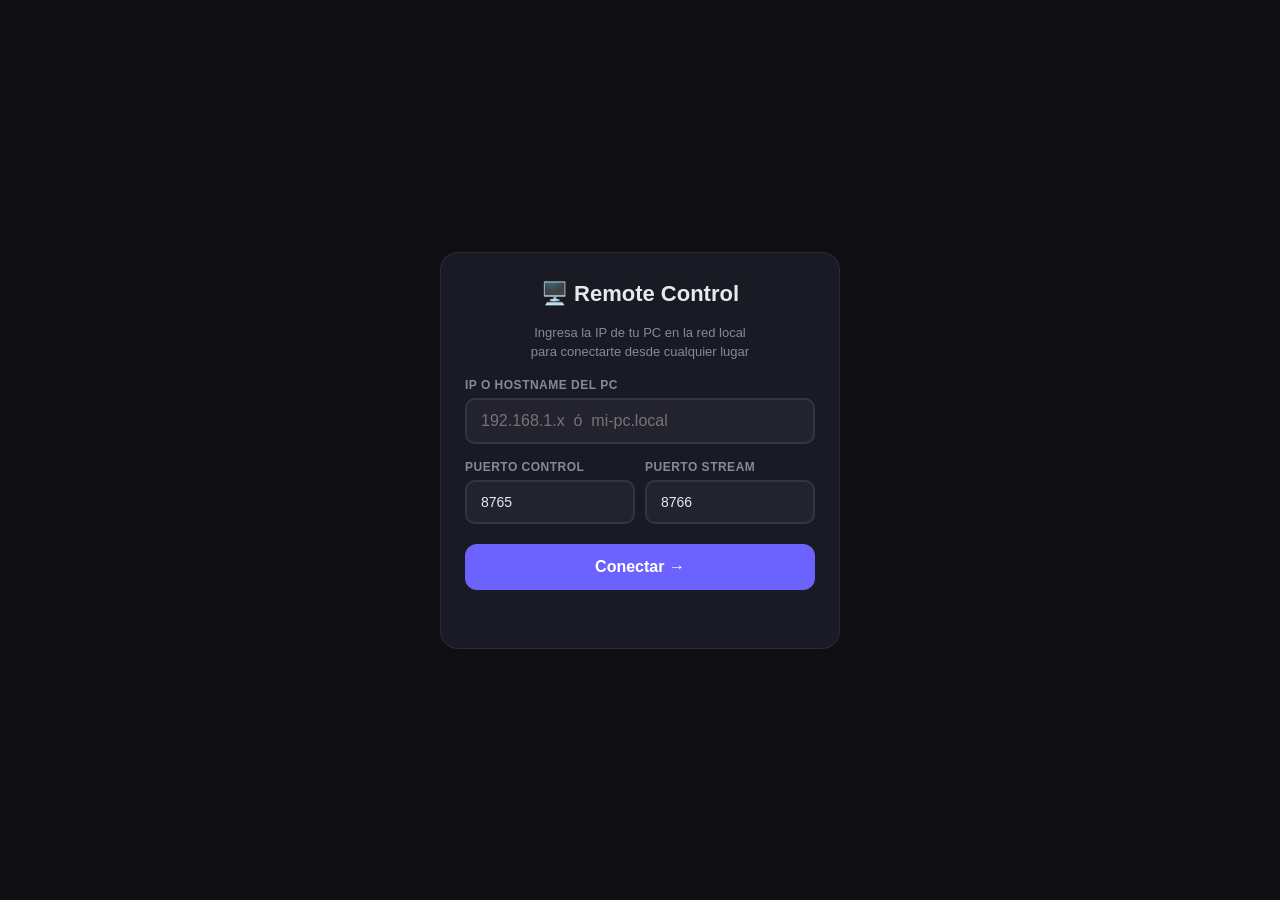
==== index.html @ 547adb93 "fix: move web files to root for Vercel static deploy" ====
<!DOCTYPE html>
<html lang="es">
<head>
  <meta charset="UTF-8" />
  <meta name="viewport" content="width=device-width, initial-scale=1.0, user-scalable=no" />
  <meta name="mobile-web-app-capable" content="yes" />
  <meta name="apple-mobile-web-app-capable" content="yes" />
  <title>Remote Control</title>
  <script src="config.js"></script>
  <link rel="stylesheet" href="style.css" />
</head>
<body>

<!-- ══════════════════════════════════════════════════════
     PANTALLA DE CONFIGURACIÓN (visible cuando no hay IP guardada)
══════════════════════════════════════════════════════════-->
<div id="setupScreen">
  <div id="setupCard">
    <h1>🖥️ Remote Control</h1>
    <p class="setup-sub">Ingresa la IP de tu PC en la red local<br>para conectarte desde cualquier lugar</p>

    <label class="setup-label">IP o hostname del PC
      <input type="text" id="cfgIP" placeholder="192.168.1.x  ó  mi-pc.local" autocomplete="off" autocorrect="off" spellcheck="false" />
    </label>

    <div class="setup-row">
      <label class="setup-label half">Puerto control
        <input type="number" id="cfgWsPort" value="8765" />
      </label>
      <label class="setup-label half">Puerto stream
        <input type="number" id="cfgStPort" value="8766" />
      </label>
    </div>

    <button id="btnConnect">Conectar →</button>
    <p id="setupError" class="setup-error"></p>
  </div>
</div>

<!-- ── STATUS BAR ────────────────────────────────────────-->
<div id="statusBar" style="display:none">
  <span id="statusDot" class="dot disconnected"></span>
  <span id="statusText">Conectando…</span>
  <button id="btnSettings" title="Configuración">⚙️</button>
  <button id="btnFullscreen" title="Pantalla completa">⛶</button>
</div>

<!-- ── TABS ──────────────────────────────────────────────-->
<nav id="tabs" style="display:none">
  <button class="tab active" data-tab="screen">🖥️ Pantalla</button>
  <button class="tab"        data-tab="keyboard">⌨️ Teclado</button>
  <button class="tab"        data-tab="media">🎵 Media</button>
</nav>

<!-- ══════════════════════════════════════════════════════
     TAB: PANTALLA
══════════════════════════════════════════════════════════-->
<section id="tab-screen" class="tab-content active" style="display:none">

  <div id="streamBar">
    <span id="streamStatus" class="stream-off">● Sin señal</span>
    <button id="btnStream"    class="stream-toggle">▶ Iniciar</button>
    <button id="btnResetZoom" class="stream-toggle reset-zoom">1:1</button>
    <label class="stream-opt">
      <select id="qualityMode">
        <option value="low">Baja</option>
        <option value="mid" selected>Media</option>
        <option value="high">Alta</option>
      </select>
    </label>
  </div>

  <div id="screenWrap">
    <canvas id="screenCanvas"></canvas>
    <div id="cursorDot"></div>
  </div>

  <div id="controlZone">
    <div id="clickBtns">
      <button class="clic-btn" id="cbLeft">◀<br><span>Izq</span></button>
      <button class="clic-btn" id="cbRight">▶<br><span>Der</span></button>
      <button class="clic-btn" id="cbScrlUp">▲<br><span>Scroll</span></button>
      <button class="clic-btn" id="cbScrlDn">▼<br><span>Scroll</span></button>
    </div>
    <div id="joystickWrap">
      <div id="joystickBase">
        <div id="joystickKnob"></div>
      </div>
      <p class="joy-hint">Mueve el cursor</p>
    </div>
  </div>

</section>

<!-- ══════════════════════════════════════════════════════
     TAB: TECLADO
══════════════════════════════════════════════════════════-->
<section id="tab-keyboard" class="tab-content" style="display:none">

  <div class="type-row">
    <input type="text" id="typeInput" placeholder="Escribe aquí y pulsa ↵" autocomplete="off" />
    <button id="btnSend">↵</button>
    <button id="btnClear">✕</button>
  </div>

  <div class="key-grid">
    <button class="kbtn" data-key="esc">Esc</button>
    <button class="kbtn" data-key="tab">Tab</button>
    <button class="kbtn" data-key="backspace">⌫</button>
    <button class="kbtn" data-key="delete">Del</button>
    <button class="kbtn" data-key="enter">Enter</button>
    <button class="kbtn" data-key="space">Espacio</button>
    <button class="kbtn" data-key="up">↑</button>
    <button class="kbtn" data-key="down">↓</button>
    <button class="kbtn" data-key="left">←</button>
    <button class="kbtn" data-key="right">→</button>
    <button class="kbtn" data-key="home">Home</button>
    <button class="kbtn" data-key="end">End</button>
    <button class="kbtn" data-key="pageup">PgUp</button>
    <button class="kbtn" data-key="pagedown">PgDn</button>
    <button class="kbtn" data-key="f5">F5</button>
    <button class="kbtn" data-key="f11">F11</button>
  </div>

  <p class="section-label">Atajos</p>
  <div class="key-grid">
    <button class="kbtn hotkey" data-keys='["ctrl","c"]'>Ctrl+C</button>
    <button class="kbtn hotkey" data-keys='["ctrl","v"]'>Ctrl+V</button>
    <button class="kbtn hotkey" data-keys='["ctrl","x"]'>Ctrl+X</button>
    <button class="kbtn hotkey" data-keys='["ctrl","z"]'>Ctrl+Z</button>
    <button class="kbtn hotkey" data-keys='["ctrl","a"]'>Ctrl+A</button>
    <button class="kbtn hotkey" data-keys='["ctrl","s"]'>Ctrl+S</button>
    <button class="kbtn hotkey" data-keys='["ctrl","w"]'>Ctrl+W</button>
    <button class="kbtn hotkey" data-keys='["alt","tab"]'>Alt+Tab</button>
    <button class="kbtn hotkey" data-keys='["alt","f4"]'>Alt+F4</button>
    <button class="kbtn hotkey" data-keys='["super"]'>Win/Super</button>
    <button class="kbtn hotkey" data-keys='["ctrl","alt","t"]'>Terminal</button>
    <button class="kbtn hotkey" data-keys='["ctrl","shift","esc"]'>Task Mgr</button>
  </div>

</section>

<!-- ══════════════════════════════════════════════════════
     TAB: MEDIA
══════════════════════════════════════════════════════════-->
<section id="tab-media" class="tab-content" style="display:none">

  <div class="media-grid">
    <button class="mbig" data-key="prevtrack">⏮</button>
    <button class="mbig" data-key="playpause">⏯</button>
    <button class="mbig" data-key="nexttrack">⏭</button>
    <button class="mbig" data-key="volumemute">🔇</button>
    <button class="mbig vol" data-key="volumedown">🔉</button>
    <button class="mbig vol" data-key="volumeup">🔊</button>
  </div>

  <p class="section-label">Sistema</p>
  <div class="media-grid">
    <button class="mbig" data-hotkey='["super","l"]'>🔒 Bloquear</button>
    <button class="mbig" data-key="printscreen">📷 Screen</button>
  </div>

</section>

<script src="app.js"></script>
</body>
</html>
---- style.css ----
/* ── Reset & base ──────────────────────────────────────── */
*, *::before, *::after { box-sizing: border-box; margin: 0; padding: 0; }

:root {
  --bg:       #0f0f13;
  --surface:  #1a1a24;
  --surface2: #23232f;
  --accent:   #6c63ff;
  --accent2:  #ff6584;
  --text:     #e8e8f0;
  --muted:    #888899;
  --green:    #4ade80;
  --red:      #f87171;
  --radius:   12px;
  --tab-h:    48px;
  --status-h: 40px;
  /* altura fija de la zona de control inferior */
  --ctrl-h:   170px;
}

html, body {
  height: 100%;
  background: var(--bg);
  color: var(--text);
  font-family: -apple-system, BlinkMacSystemFont, "Segoe UI", sans-serif;
  font-size: 15px;
  overflow: hidden;
  user-select: none;
  -webkit-user-select: none;
  touch-action: none;
}

/* ── Status bar ────────────────────────────────────────── */
#statusBar {
  display: flex;
  align-items: center;
  gap: 8px;
  height: var(--status-h);
  padding: 0 14px;
  background: var(--surface);
  border-bottom: 1px solid #ffffff10;
  position: fixed;
  top: 0; left: 0; right: 0;
  z-index: 100;
}
.dot { width:10px; height:10px; border-radius:50%; flex-shrink:0; }
.dot.disconnected { background: var(--red); }
.dot.connecting   { background: #facc15; animation: pulse 1s infinite; }
.dot.connected    { background: var(--green); }
@keyframes pulse { 0%,100%{opacity:1} 50%{opacity:.3} }
#statusText { flex:1; font-size:13px; color:var(--muted); }
#btnFullscreen { background:none; border:none; color:var(--muted); font-size:18px; cursor:pointer; padding:4px; }

/* ── Tabs ──────────────────────────────────────────────── */
#tabs {
  display: flex;
  position: fixed;
  top: var(--status-h); left: 0; right: 0;
  height: var(--tab-h);
  background: var(--surface);
  border-bottom: 1px solid #ffffff10;
  z-index: 99;
}
.tab {
  flex:1; background:none; border:none; color:var(--muted);
  font-size:13px; font-weight:600; cursor:pointer;
  border-bottom:3px solid transparent; transition:color .2s,border-bottom .2s;
}
.tab.active { color:var(--accent); border-bottom-color:var(--accent); }

/* ── Content area ──────────────────────────────────────── */
.tab-content {
  display: none;
  position: fixed;
  top: calc(var(--status-h) + var(--tab-h));
  left: 0; right: 0; bottom: 0;
  overflow-y: auto;
  padding: 10px;
  gap: 8px;
  flex-direction: column;
}
.tab-content.active { display: flex; }

/* ══════════════════════════════════════════════════════════
   PANTALLA TAB
══════════════════════════════════════════════════════════ */

/* Barra stream */
#streamBar {
  display: flex;
  align-items: center;
  gap: 6px;
  flex-shrink: 0;
  padding-bottom: 6px;
  border-bottom: 1px solid #ffffff10;
}
#streamStatus { flex:1; font-size:12px; font-weight:700; white-space:nowrap; }
.stream-off { color:var(--red); }
.stream-on  { color:var(--green); }
.stream-buf { color:#facc15; }
.stream-toggle {
  padding:6px 12px; border-radius:8px; border:none;
  background:var(--accent); color:#fff;
  font-size:13px; font-weight:700; cursor:pointer;
  white-space:nowrap; touch-action:manipulation;
}
.stream-toggle.active    { background:var(--accent2); }
.stream-toggle.reset-zoom{ background:var(--surface2); color:var(--muted); border:1.5px solid #ffffff20; }
.stream-opt select {
  background:var(--surface2); border:1px solid #ffffff15;
  color:var(--text); border-radius:6px; padding:4px 6px;
  font-size:12px; touch-action:manipulation;
}

/* Visor del escritorio */
#screenWrap {
  /* ocupa todo el espacio entre la barra y la zona de control */
  flex: 1;
  min-height: 0;
  position: relative;
  overflow: hidden;
  background: #111;
  border-radius: var(--radius);
  border: 2px solid #ffffff10;
  touch-action: none;
  isolation: isolate;
  /* Centra el canvas manteniendo aspect ratio */
  display: flex;
  align-items: center;
  justify-content: center;
}

/* El canvas mantiene sus dimensiones internas (SCREEN_W × SCREEN_H)
   y se escala via CSS para caber en el contenedor SIN distorsión */
#screenCanvas {
  display: block;
  max-width: 100%;
  max-height: 100%;
  width: auto;
  height: auto;
  touch-action: none;
  will-change: transform;
  image-rendering: auto;
}

#cursorDot {
  position: absolute;
  width: 16px; height: 16px;
  border: 2.5px solid #fff;
  border-radius: 50%;
  box-shadow: 0 0 8px #6c63ff99;
  pointer-events: none;
  transform: translate(-50%,-50%);
  display: none;
  z-index: 10;
}

/* ── Zona de control inferior ─────────────────────────── */
#controlZone {
  height: var(--ctrl-h);
  flex-shrink: 0;
  display: flex;
  gap: 10px;
  align-items: center;
  background: var(--surface);
  border-radius: var(--radius);
  border: 2px solid #ffffff10;
  padding: 10px 14px;
}

/* Botones de clic (columna izquierda) */
#clickBtns {
  display: grid;
  grid-template-columns: 1fr 1fr;
  grid-template-rows: 1fr 1fr;
  gap: 6px;
  width: 140px;
  flex-shrink: 0;
}
.clic-btn {
  padding: 0;
  height: 60px;
  border-radius: 10px;
  border: 2px solid #ffffff12;
  background: var(--surface2);
  color: var(--text);
  font-size: 16px;
  line-height: 1.2;
  cursor: pointer;
  touch-action: manipulation;
  display: flex;
  flex-direction: column;
  align-items: center;
  justify-content: center;
  transition: background .12s, transform .08s;
}
.clic-btn span { font-size: 10px; color: var(--muted); margin-top: 2px; }
.clic-btn:active { background: var(--accent); transform: scale(.93); }
#cbLeft  { border-color: #6c63ff44; }
#cbRight { border-color: #ff658444; }

/* Joystick (columna derecha, ocupa el resto) */
#joystickWrap {
  flex: 1;
  display: flex;
  flex-direction: column;
  align-items: center;
  justify-content: center;
  gap: 6px;
}
.joy-hint { font-size:11px; color:var(--muted); }

#joystickBase {
  width: 120px;
  height: 120px;
  border-radius: 50%;
  background: radial-gradient(circle, #2a2a3a 60%, #1a1a24 100%);
  border: 2.5px solid #ffffff18;
  position: relative;
  touch-action: none;
  box-shadow: 0 4px 24px #0006, inset 0 2px 8px #ffffff08;
}

#joystickKnob {
  width: 48px;
  height: 48px;
  border-radius: 50%;
  background: radial-gradient(circle at 35% 35%, #8b83ff, #6c63ff 60%, #4a43cc);
  border: 2px solid #ffffff30;
  box-shadow: 0 3px 12px #6c63ff88;
  position: absolute;
  top: 50%; left: 50%;
  transform: translate(-50%, -50%);
  transition: box-shadow .1s;
  pointer-events: none;
}
#joystickBase.active #joystickKnob {
  box-shadow: 0 4px 20px #6c63ffcc;
}

/* ── Teclado ───────────────────────────────────────────── */
.type-row { display:flex; gap:6px; align-items:stretch; }
#typeInput {
  flex:1; padding:10px 14px; border-radius:var(--radius);
  border:2px solid #ffffff15; background:var(--surface2);
  color:var(--text); font-size:15px; outline:none; min-width:0;
  touch-action:auto;
}
#typeInput:focus { border-color:var(--accent); }
#btnSend,#btnClear {
  padding:10px 14px; border-radius:var(--radius); border:none;
  font-size:16px; font-weight:800; cursor:pointer; touch-action:manipulation;
}
#btnSend  { background:var(--accent); color:#fff; }
#btnClear { background:var(--surface2); color:var(--muted); }

.key-grid { display:grid; grid-template-columns:repeat(4,1fr); gap:7px; }
.kbtn {
  padding:12px 4px; border-radius:9px;
  border:2px solid #ffffff10; background:var(--surface2);
  color:var(--text); font-size:12px; font-weight:700;
  cursor:pointer; text-align:center; touch-action:manipulation;
  transition:background .12s, transform .1s;
}
.kbtn:active        { background:var(--accent); transform:scale(.94); }
.kbtn.hotkey        { background:#1e1e2e; border-color:#ffffff18; }
.kbtn.hotkey:active { background:var(--accent2); }
.section-label {
  font-size:11px; font-weight:700; color:var(--muted);
  text-transform:uppercase; letter-spacing:1px; margin-top:4px;
}

/* ── Media ─────────────────────────────────────────────── */
.media-grid { display:grid; grid-template-columns:repeat(3,1fr); gap:10px; }
.mbig {
  padding:22px 10px; border-radius:var(--radius);
  border:2px solid #ffffff10; background:var(--surface2);
  color:var(--text); font-size:22px; cursor:pointer;
  touch-action:manipulation; transition:background .12s, transform .1s;
}
.mbig:active { background:var(--accent); transform:scale(.95); }
.mbig.vol    { font-size:20px; }

/* ══════════════════════════════════════════════════════════
   SETUP SCREEN
══════════════════════════════════════════════════════════ */
#setupScreen {
  position: fixed;
  inset: 0;
  background: var(--bg);
  display: flex;
  align-items: center;
  justify-content: center;
  z-index: 999;
  padding: 20px;
}

#setupCard {
  width: 100%;
  max-width: 400px;
  background: var(--surface);
  border-radius: 18px;
  border: 1.5px solid #ffffff12;
  padding: 28px 24px 24px;
  display: flex;
  flex-direction: column;
  gap: 16px;
}

#setupCard h1 {
  font-size: 22px;
  font-weight: 800;
  color: var(--text);
  text-align: center;
}

.setup-sub {
  font-size: 13px;
  color: var(--muted);
  text-align: center;
  line-height: 1.5;
}

.setup-label {
  display: flex;
  flex-direction: column;
  gap: 6px;
  font-size: 12px;
  font-weight: 700;
  color: var(--muted);
  text-transform: uppercase;
  letter-spacing: .5px;
}

.setup-label input {
  padding: 12px 14px;
  border-radius: 10px;
  border: 2px solid #ffffff15;
  background: var(--surface2);
  color: var(--text);
  font-size: 16px;
  outline: none;
  touch-action: auto;
  width: 100%;
}

.setup-label input:focus { border-color: var(--accent); }

.setup-row {
  display: flex;
  gap: 10px;
}

.setup-label.half { flex: 1; }
.setup-label.half input { font-size: 14px; }

#btnConnect {
  padding: 14px;
  border-radius: 12px;
  border: none;
  background: var(--accent);
  color: #fff;
  font-size: 16px;
  font-weight: 800;
  cursor: pointer;
  touch-action: manipulation;
  margin-top: 4px;
}

#btnConnect:active { opacity: .85; }

.setup-error {
  font-size: 13px;
  color: var(--red);
  text-align: center;
  min-height: 18px;
}

/* Botón de configuración en statusBar */
#btnSettings {
  background: none;
  border: none;
  color: var(--muted);
  font-size: 16px;
  cursor: pointer;
  padding: 4px;
}
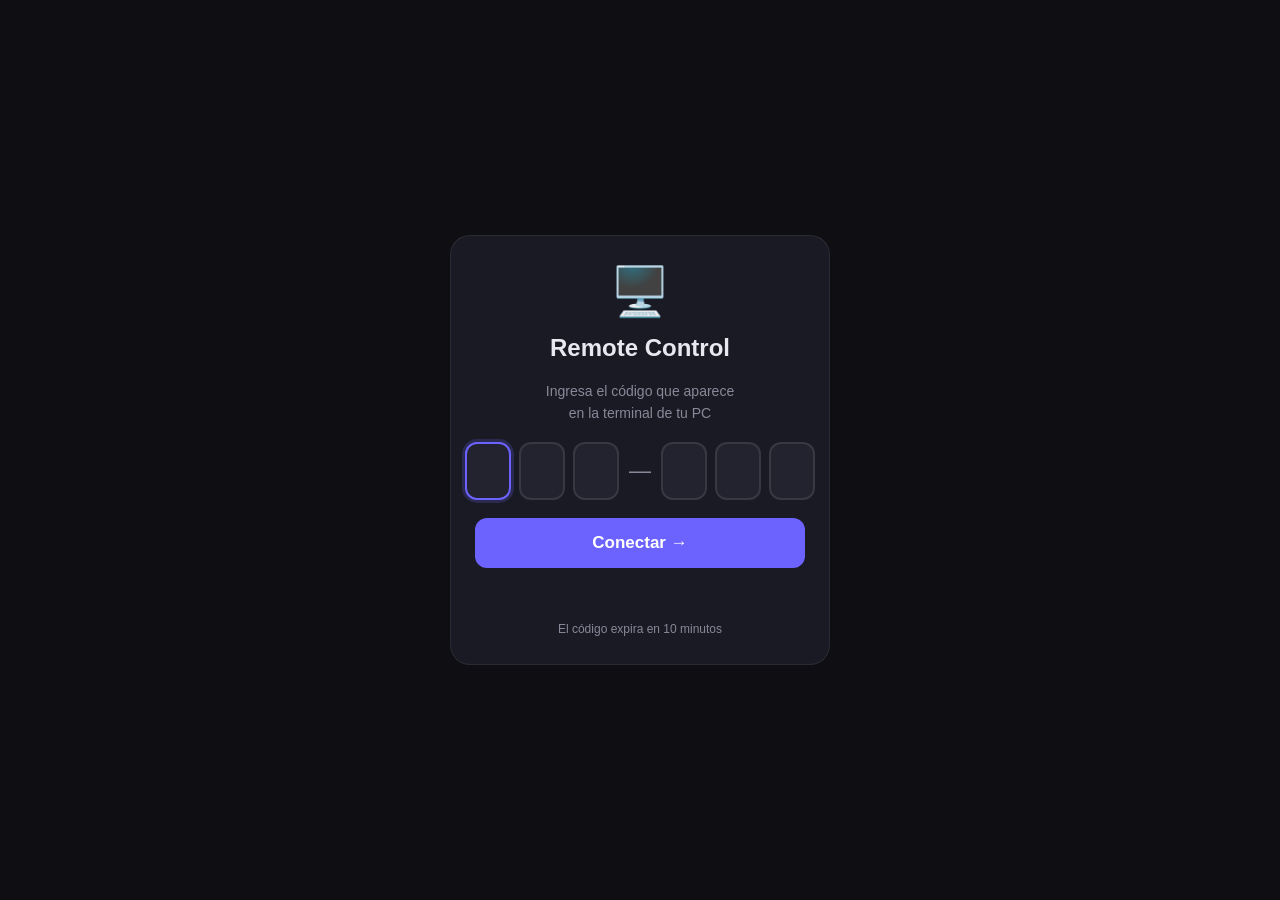
==== commit 630b2642: "feat: pairing code system via Vercel serverless API" ====
--- a/index.html
+++ b/index.html
@@ -12,28 +12,27 @@
 <body>
 
 <!-- ══════════════════════════════════════════════════════
-     PANTALLA DE CONFIGURACIÓN (visible cuando no hay IP guardada)
+     PANTALLA DE EMPAREJAMIENTO (código de 6 dígitos)
 ══════════════════════════════════════════════════════════-->
-<div id="setupScreen">
-  <div id="setupCard">
-    <h1>🖥️ Remote Control</h1>
-    <p class="setup-sub">Ingresa la IP de tu PC en la red local<br>para conectarte desde cualquier lugar</p>
+<div id="pairScreen">
+  <div id="pairCard">
+    <div class="pair-icon">🖥️</div>
+    <h1>Remote Control</h1>
+    <p class="pair-sub">Ingresa el código que aparece<br>en la terminal de tu PC</p>
 
-    <label class="setup-label">IP o hostname del PC
-      <input type="text" id="cfgIP" placeholder="192.168.1.x  ó  mi-pc.local" autocomplete="off" autocorrect="off" spellcheck="false" />
-    </label>
-
-    <div class="setup-row">
-      <label class="setup-label half">Puerto control
-        <input type="number" id="cfgWsPort" value="8765" />
-      </label>
-      <label class="setup-label half">Puerto stream
-        <input type="number" id="cfgStPort" value="8766" />
-      </label>
+    <div id="codeInputs">
+      <input class="digit" type="tel" maxlength="1" inputmode="numeric" pattern="[0-9]" />
+      <input class="digit" type="tel" maxlength="1" inputmode="numeric" pattern="[0-9]" />
+      <input class="digit" type="tel" maxlength="1" inputmode="numeric" pattern="[0-9]" />
+      <span class="digit-sep">—</span>
+      <input class="digit" type="tel" maxlength="1" inputmode="numeric" pattern="[0-9]" />
+      <input class="digit" type="tel" maxlength="1" inputmode="numeric" pattern="[0-9]" />
+      <input class="digit" type="tel" maxlength="1" inputmode="numeric" pattern="[0-9]" />
     </div>
 
-    <button id="btnConnect">Conectar →</button>
-    <p id="setupError" class="setup-error"></p>
+    <button id="btnPair">Conectar →</button>
+    <p id="pairError" class="pair-error"></p>
+    <p class="pair-hint">El código expira en 10 minutos</p>
   </div>
 </div>
 
@@ -41,7 +40,7 @@
 <div id="statusBar" style="display:none">
   <span id="statusDot" class="dot disconnected"></span>
   <span id="statusText">Conectando…</span>
-  <button id="btnSettings" title="Configuración">⚙️</button>
+  <button id="btnSettings" title="Cambiar código">⚙️</button>
   <button id="btnFullscreen" title="Pantalla completa">⛶</button>
 </div>
 
@@ -83,9 +82,7 @@
       <button class="clic-btn" id="cbScrlDn">▼<br><span>Scroll</span></button>
     </div>
     <div id="joystickWrap">
-      <div id="joystickBase">
-        <div id="joystickKnob"></div>
-      </div>
+      <div id="joystickBase"><div id="joystickKnob"></div></div>
       <p class="joy-hint">Mueve el cursor</p>
     </div>
   </div>
--- a/style.css
+++ b/style.css
@@ -282,9 +282,9 @@
 .mbig.vol    { font-size:20px; }
 
 /* ══════════════════════════════════════════════════════════
-   SETUP SCREEN
+   PAIR SCREEN — código de 6 dígitos
 ══════════════════════════════════════════════════════════ */
-#setupScreen {
+#pairScreen {
   position: fixed;
   inset: 0;
   background: var(--bg);
@@ -295,88 +295,97 @@
   padding: 20px;
 }
 
-#setupCard {
+#pairCard {
   width: 100%;
-  max-width: 400px;
+  max-width: 380px;
   background: var(--surface);
-  border-radius: 18px;
+  border-radius: 20px;
   border: 1.5px solid #ffffff12;
-  padding: 28px 24px 24px;
+  padding: 32px 24px 28px;
   display: flex;
   flex-direction: column;
-  gap: 16px;
-}
-
-#setupCard h1 {
-  font-size: 22px;
+  align-items: center;
+  gap: 18px;
+}
+
+.pair-icon { font-size: 48px; line-height: 1; }
+
+#pairCard h1 {
+  font-size: 24px;
   font-weight: 800;
   color: var(--text);
-  text-align: center;
-}
-
-.setup-sub {
-  font-size: 13px;
+  margin: 0;
+}
+
+.pair-sub {
+  font-size: 14px;
   color: var(--muted);
   text-align: center;
-  line-height: 1.5;
-}
-
-.setup-label {
-  display: flex;
-  flex-direction: column;
-  gap: 6px;
-  font-size: 12px;
-  font-weight: 700;
-  color: var(--muted);
-  text-transform: uppercase;
-  letter-spacing: .5px;
-}
-
-.setup-label input {
-  padding: 12px 14px;
-  border-radius: 10px;
-  border: 2px solid #ffffff15;
+  line-height: 1.6;
+}
+
+/* Inputs de dígitos */
+#codeInputs {
+  display: flex;
+  align-items: center;
+  gap: 8px;
+}
+
+.digit {
+  width: 46px;
+  height: 58px;
+  border-radius: 12px;
+  border: 2px solid #ffffff18;
   background: var(--surface2);
   color: var(--text);
-  font-size: 16px;
+  font-size: 28px;
+  font-weight: 800;
+  text-align: center;
   outline: none;
+  caret-color: var(--accent);
   touch-action: auto;
+  transition: border-color .15s;
+}
+
+.digit:focus { border-color: var(--accent); box-shadow: 0 0 0 3px #6c63ff33; }
+
+.digit-sep {
+  font-size: 22px;
+  color: var(--muted);
+  user-select: none;
+  margin: 0 2px;
+}
+
+#btnPair {
   width: 100%;
-}
-
-.setup-label input:focus { border-color: var(--accent); }
-
-.setup-row {
-  display: flex;
-  gap: 10px;
-}
-
-.setup-label.half { flex: 1; }
-.setup-label.half input { font-size: 14px; }
-
-#btnConnect {
-  padding: 14px;
+  padding: 15px;
   border-radius: 12px;
   border: none;
   background: var(--accent);
   color: #fff;
-  font-size: 16px;
+  font-size: 17px;
   font-weight: 800;
   cursor: pointer;
   touch-action: manipulation;
-  margin-top: 4px;
-}
-
-#btnConnect:active { opacity: .85; }
-
-.setup-error {
+  transition: opacity .15s;
+}
+
+#btnPair:active   { opacity: .85; }
+#btnPair:disabled { opacity: .5; cursor: default; }
+
+.pair-error {
   font-size: 13px;
   color: var(--red);
   text-align: center;
   min-height: 18px;
 }
 
-/* Botón de configuración en statusBar */
+.pair-hint {
+  font-size: 12px;
+  color: var(--muted);
+}
+
+/* Botón ⚙️ en statusBar */
 #btnSettings {
   background: none;
   border: none;
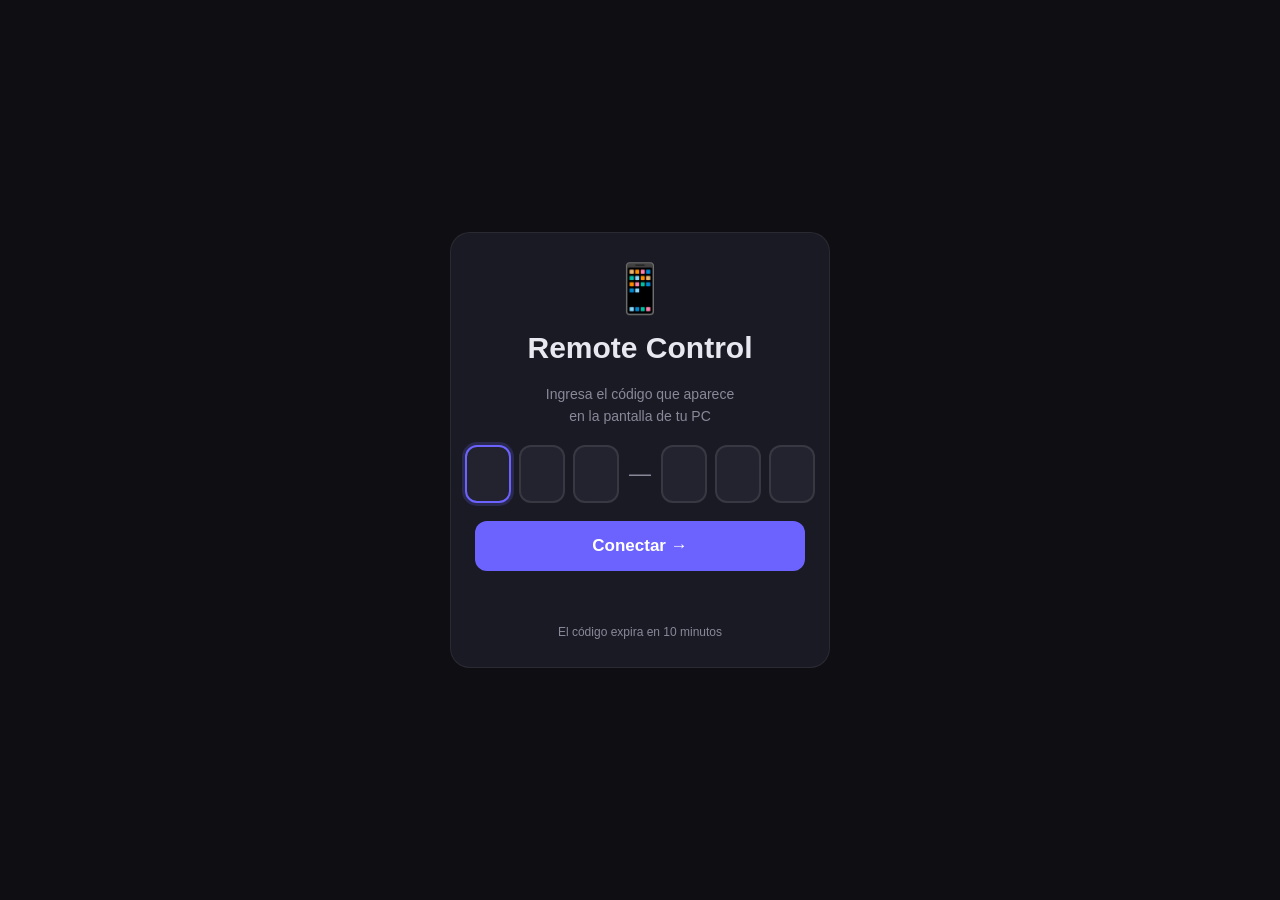
==== commit ea91f913: "feat: PC shows code on browser, phone enters code on Vercel" ====
--- a/index.html
+++ b/index.html
@@ -12,14 +12,29 @@
 <body>
 
 <!-- ══════════════════════════════════════════════════════
-     PANTALLA DE EMPAREJAMIENTO (código de 6 dígitos)
+     PANTALLA DE EMPAREJAMIENTO
+     · Modo PC (localhost): muestra el código generado
+     · Modo celular (Vercel): muestra el input para ingresarlo
 ══════════════════════════════════════════════════════════-->
 <div id="pairScreen">
-  <div id="pairCard">
+
+  <!-- MODO PC: muestra el código -->
+  <div id="pcCard" class="pair-card" style="display:none">
     <div class="pair-icon">🖥️</div>
     <h1>Remote Control</h1>
-    <p class="pair-sub">Ingresa el código que aparece<br>en la terminal de tu PC</p>
+    <p class="pair-sub">Abre la app en tu celular e ingresa este código</p>
+    <div id="codeDisplay">
+      <span id="codeDigits"></span>
+    </div>
+    <p class="pair-hint" id="codeExpiry">Expira en <b id="countdown">10:00</b></p>
+    <button id="btnNewCode" class="btn-secondary">🔄 Nuevo código</button>
+  </div>
 
+  <!-- MODO CELULAR: input de código -->
+  <div id="phoneCard" class="pair-card" style="display:none">
+    <div class="pair-icon">📱</div>
+    <h1>Remote Control</h1>
+    <p class="pair-sub">Ingresa el código que aparece<br>en la pantalla de tu PC</p>
     <div id="codeInputs">
       <input class="digit" type="tel" maxlength="1" inputmode="numeric" pattern="[0-9]" />
       <input class="digit" type="tel" maxlength="1" inputmode="numeric" pattern="[0-9]" />
@@ -29,11 +44,11 @@
       <input class="digit" type="tel" maxlength="1" inputmode="numeric" pattern="[0-9]" />
       <input class="digit" type="tel" maxlength="1" inputmode="numeric" pattern="[0-9]" />
     </div>
-
     <button id="btnPair">Conectar →</button>
     <p id="pairError" class="pair-error"></p>
     <p class="pair-hint">El código expira en 10 minutos</p>
   </div>
+
 </div>
 
 <!-- ── STATUS BAR ────────────────────────────────────────-->
--- a/style.css
+++ b/style.css
@@ -323,8 +323,6 @@
   text-align: center;
   line-height: 1.6;
 }
-
-/* Inputs de dígitos */
 #codeInputs {
   display: flex;
   align-items: center;
@@ -394,3 +392,51 @@
   cursor: pointer;
   padding: 4px;
 }
+
+/* ── Modo PC: card con display del código ── */
+.pair-card {
+  width: 100%;
+  max-width: 380px;
+  background: var(--surface);
+  border-radius: 20px;
+  border: 1.5px solid #ffffff12;
+  padding: 32px 24px 28px;
+  display: flex;
+  flex-direction: column;
+  align-items: center;
+  gap: 18px;
+}
+
+#codeDisplay {
+  background: var(--surface2);
+  border-radius: 16px;
+  border: 2px solid #6c63ff44;
+  padding: 20px 24px;
+  text-align: center;
+  width: 100%;
+}
+
+#codeDigits {
+  display: flex;
+  justify-content: center;
+  gap: 6px;
+  font-size: 52px;
+  font-weight: 900;
+  color: var(--accent);
+  font-variant-numeric: tabular-nums;
+  letter-spacing: 4px;
+}
+
+.btn-secondary {
+  padding: 11px 20px;
+  border-radius: 10px;
+  border: 1.5px solid #ffffff18;
+  background: var(--surface2);
+  color: var(--muted);
+  font-size: 14px;
+  font-weight: 700;
+  cursor: pointer;
+  touch-action: manipulation;
+  width: 100%;
+}
+.btn-secondary:active { background: var(--surface); color: var(--text); }
